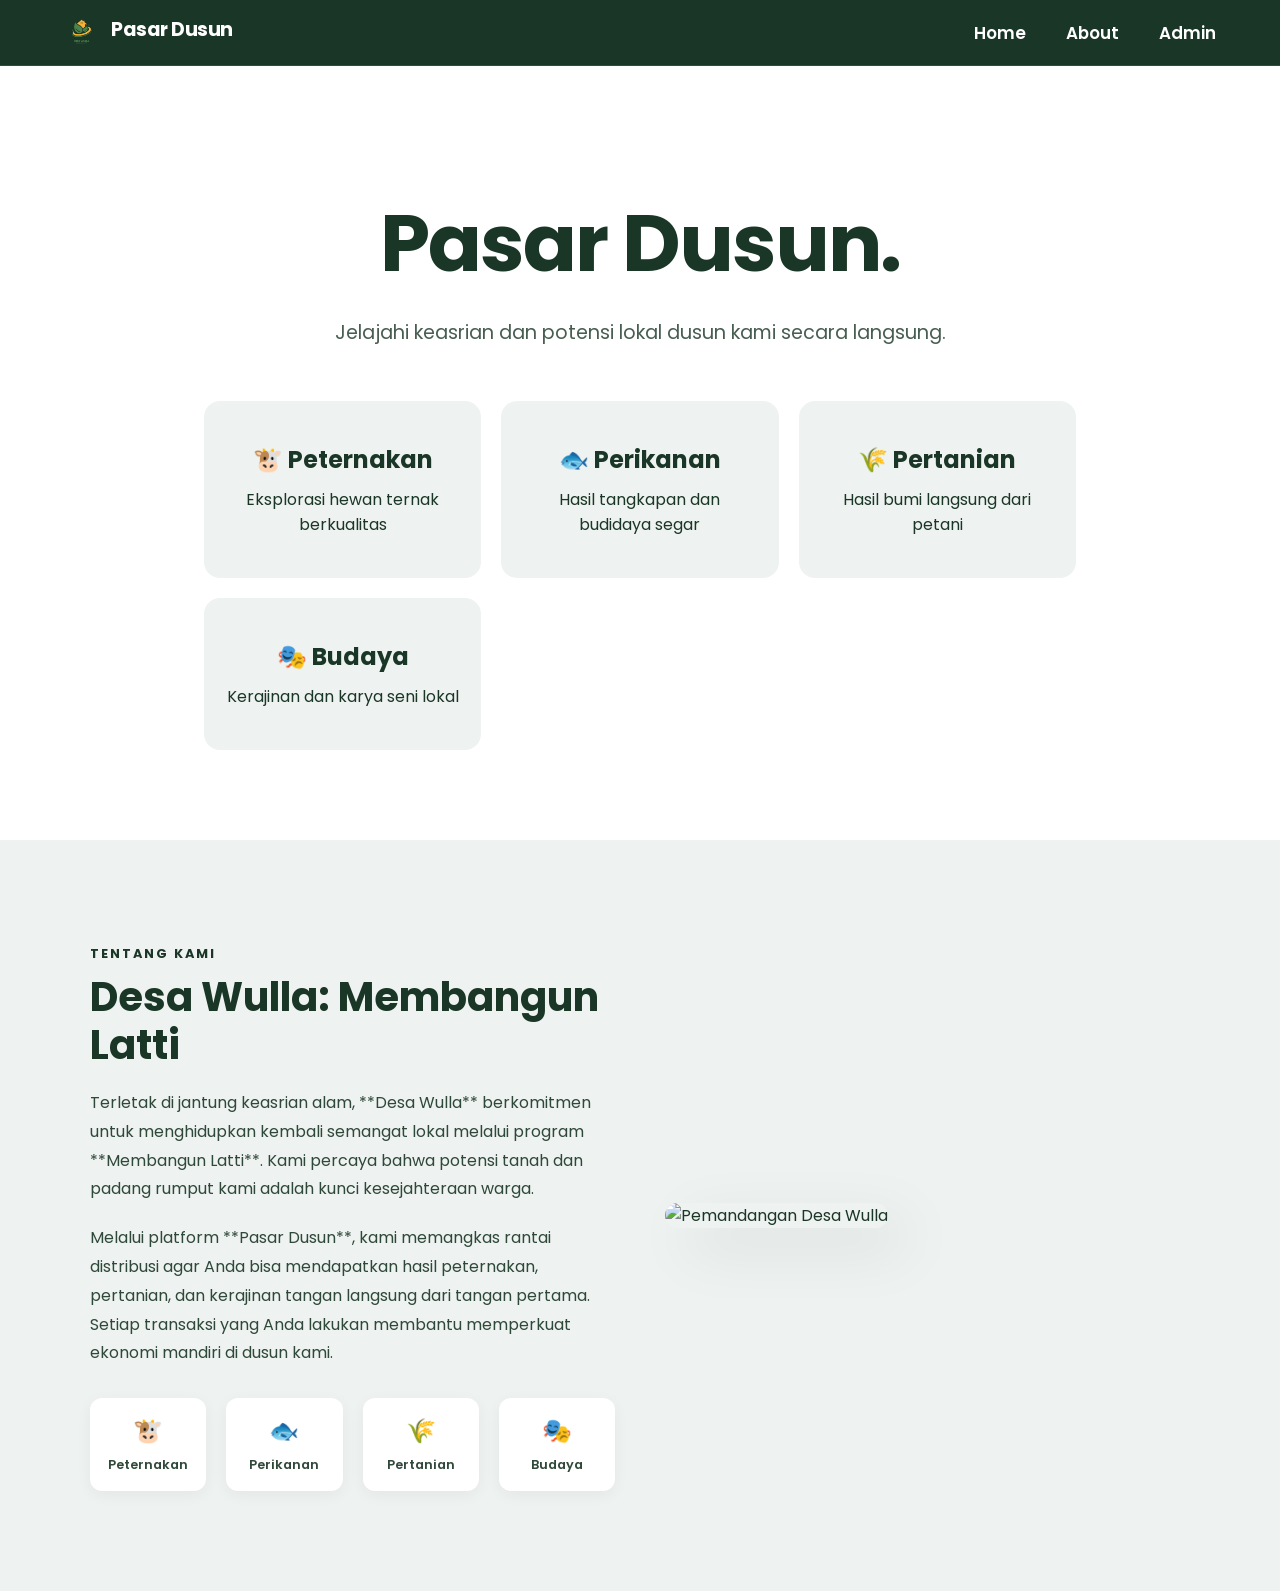
==== index.html @ 85a59c11 "setup project structure for Dusun Web Marketplace" ====
<!doctype html>
<html lang="id">
  <head>
    <meta charset="UTF-8" />
    <meta name="viewport" content="width=device-width, initial-scale=1.0" />
    <title>Pasar Dusun</title>
    <link
      href="https://fonts.googleapis.com/css2?family=Poppins:wght@400;500;600;700&display=swap"
      rel="stylesheet"
    />
    <link rel="stylesheet" href="style.css" />
  </head>
  <body>
    <nav class="navbar">
      <div class="logo" onclick="kembaliKeHome()">
        <img src="logo (2).png" alt="Logo" />
        <span>Pasar Dusun</span>
      </div>

      <ul class="nav-links" id="nav-menu">
        <li><a href="#" onclick="kembaliKeHome()">Home</a></li>
        <li><a href="#about">About</a></li>
        <li><a href="admin.html">Admin</a></li>
      </ul>

      <div class="menu-toggle" id="mobile-menu">
        <span class="bar"></span>
        <span class="bar"></span>
        <span class="bar"></span>
      </div>
    </nav>

    <main id="home">
      <div id="area-beranda">
        <div class="hero-section">
          <h1>Pasar Dusun.</h1>
          <p>Jelajahi keasrian dan potensi lokal dusun kami secara langsung.</p>
        </div>

        <div class="kategori-showcase">
          <div class="kartu-kategori" onclick="pilihKategori('Peternakan')">
            <h2>🐮 Peternakan</h2>
            <p>Eksplorasi hewan ternak berkualitas</p>
          </div>
          <div class="kartu-kategori" onclick="pilihKategori('Perikanan')">
            <h2>🐟 Perikanan</h2>
            <p>Hasil tangkapan dan budidaya segar</p>
          </div>
          <div class="kartu-kategori" onclick="pilihKategori('Pertanian')">
            <h2>🌾 Pertanian</h2>
            <p>Hasil bumi langsung dari petani</p>
          </div>
          <div class="kartu-kategori" onclick="pilihKategori('Budaya')">
            <h2>🎭 Budaya</h2>
            <p>Kerajinan dan karya seni lokal</p>
          </div>
        </div>
      </div>

      <section id="about" class="about-section">
        <div class="about-container">
          <div class="about-content">
            <span class="subtitle">Tentang Kami</span>
            <h2>Desa Wulla: Membangun Latti</h2>
            <p>
              Terletak di jantung keasrian alam, **Desa Wulla** berkomitmen
              untuk menghidupkan kembali semangat lokal melalui program
              **Membangun Latti**. Kami percaya bahwa potensi tanah dan padang
              rumput kami adalah kunci kesejahteraan warga.
            </p>
            <p>
              Melalui platform **Pasar Dusun**, kami memangkas rantai distribusi
              agar Anda bisa mendapatkan hasil peternakan, pertanian, dan
              kerajinan tangan langsung dari tangan pertama. Setiap transaksi
              yang Anda lakukan membantu memperkuat ekonomi mandiri di dusun
              kami.
            </p>
            <div class="about-features">
              <div class="feature-item">
                <span class="icon">🐮</span>
                <p>Peternakan</p>
              </div>
              <div class="feature-item">
                <span class="icon">🐟</span>
                <p>Perikanan</p>
              </div>
              <div class="feature-item">
                <span class="icon">🌾</span>
                <p>Pertanian</p>
              </div>
              <div class="feature-item">
                <span class="icon">🎭</span>
                <p>Budaya</p>
              </div>
            </div>
          </div>
          <div class="about-image">
            <img
              src="https://images.unsplash.com/photo-1500382017468-9049fed747ef?auto=format&fit=crop&w=800&q=80"
              alt="Pemandangan Desa Wulla"
            />
          </div>
        </div>
      </section>

      <div id="area-produk" style="display: none">
        <div class="header-produk">
          <h2 id="judul-kategori">Daftar Produk</h2>
          <button onclick="kembaliKeHome()" class="btn-kembali">
            ← Kembali
          </button>
        </div>
        <div id="penjualan" class="grid-produk">
          <p style="text-align: center; width: 100%">Memuat data server...</p>
        </div>
      </div>
    </main>

    <script src="script.js"></script>
  </body>
</html>
---- style.css ----
@import url("https://fonts.googleapis.com/css2?family=Poppins:wght@400;500;600;700&display=swap");

:root {
  --bg-white: #ffffff;
  --studio-green: #1a3626;
  --light-green: #eef2f0;
}

* {
  margin: 0;
  padding: 0;
  box-sizing: border-box;
  font-family: "Poppins", sans-serif;
}

body {
  background-color: var(--bg-white);
  color: var(--studio-green);
  padding-top: 75px;
  overflow-x: hidden;
}

/* --- NAVBAR FIXED --- */
.navbar {
  position: fixed;
  top: 0;
  left: 0;
  width: 100%;
  background-color: var(--studio-green);
  padding: 15px 5%; /* Sedikit dikurangi paddingnya agar lebih slim */
  z-index: 1000;
  display: flex;
  justify-content: space-between; /* Diubah agar logo kiri, menu kanan */
  align-items: center;
  border-bottom: 1px solid rgba(255, 255, 255, 0.1);
}

/* --- LOGO --- */
.logo {
  display: flex;
  align-items: left;
  gap: 12px;
  cursor: pointer;
  text-decoration: none;
  transition: 0.3s;
}

.logo:hover {
  opacity: 0.8;
}

.logo img {
  height: 35px; /* Sesuaikan tinggi logo */
  width: auto;
  border-radius: 4px;
}

.logo span {
  color: var(--bg-white);
  font-weight: 700;
  font-size: 1.2rem;
  letter-spacing: -0.5px;
}

.nav-links {
  list-style: none;
  display: flex;
  gap: 40px;
  align-items: center;
}

.nav-links li a {
  text-decoration: none;
  color: var(--bg-white);
  font-weight: 600;
  font-size: 1.05rem;
  transition: 0.3s ease;
}

.nav-links li a:hover {
  opacity: 0.7;
}

/* --- MENU GARIS TIGA (HAMBURGER) --- */
.menu-toggle {
  display: none;
  flex-direction: column;
  cursor: pointer;
  gap: 6px;
  z-index: 1001;
}

.menu-toggle .bar {
  width: 25px;
  height: 3px;
  background-color: var(--bg-white);
  border-radius: 3px;
  transition: all 0.3s ease;
}

/* --- DROPDOWN (PC/LAPTOP) --- */
.dropdown {
  position: relative;
  display: inline-block;
}

.dropdown-content {
  display: none;
  position: absolute;
  background-color: var(--studio-green);
  min-width: 180px;
  box-shadow: 0 15px 35px rgba(0, 0, 0, 0.2);
  border-radius: 10px;
  overflow: hidden;
  top: 100%;
  left: 50%;
  transform: translateX(-50%);
  margin-top: 15px;
  border: 1px solid rgba(255, 255, 255, 0.1);
}

.dropdown-content a {
  padding: 14px 20px;
  display: block;
  font-size: 0.95rem;
  color: var(--bg-white) !important;
  transition: 0.3s ease;
}

.dropdown-content a:hover {
  background-color: #12261a;
  color: #ffffff;
  padding-left: 25px;
}

.dropdown:hover .dropdown-content {
  display: block;
}

/* --- HERO SECTION --- */
.hero-section {
  text-align: center;
  padding: 12vh 5% 6vh;
}

.hero-section h1 {
  font-size: clamp(3rem, 8vw, 5rem);
  font-weight: 700;
  letter-spacing: -2px;
  margin-bottom: 15px;
  color: var(--studio-green);
}

.hero-section p {
  font-size: clamp(1rem, 3vw, 1.2rem);
  opacity: 0.8;
}

/* --- KARTU KATEGORI (BERANDA) --- */
.kategori-showcase {
  display: grid;
  grid-template-columns: repeat(auto-fit, minmax(250px, 1fr));
  gap: 20px;
  max-width: 1000px;
  margin: 0 auto 10vh;
  padding: 0 5%;
}

.kartu-kategori {
  background-color: var(--light-green);
  padding: 40px 20px;
  text-align: center;
  border-radius: 16px;
  cursor: pointer;
  transition: all 0.3s ease;
  border: 1px solid transparent;
}

.kartu-kategori:hover {
  background-color: var(--studio-green);
  color: var(--bg-white);
  transform: translateY(-5px);
  box-shadow: 0 15px 30px rgba(26, 54, 38, 0.15);
}

.kartu-kategori h2 {
  font-size: 1.5rem;
  margin-bottom: 10px;
}

/* --- ABOUT SECTION --- */
.about-section {
  padding: 100px 5%;
  background-color: var(
    --light-green
  ); /* Gunakan warna hijau muda agar kontras dengan hero */
}

.about-container {
  max-width: 1100px;
  margin: 0 auto;
  display: grid;
  grid-template-columns: 1fr 1fr;
  gap: 50px;
  align-items: center;
}

.about-content h2 {
  font-size: 2.5rem;
  color: var(--studio-green);
  margin-bottom: 20px;
  line-height: 1.2;
}

.about-content p {
  margin-bottom: 20px;
  line-height: 1.8;
  opacity: 0.9;
}

.subtitle {
  display: inline-block;
  color: var(--studio-green);
  font-weight: 700;
  text-transform: uppercase;
  letter-spacing: 2px;
  font-size: 0.8rem;
  margin-bottom: 10px;
}

.about-features {
  display: flex;
  gap: 20px;
  margin-top: 30px;
}

.feature-item {
  background: var(--bg-white);
  padding: 15px;
  border-radius: 12px;
  text-align: center;
  flex: 1;
  box-shadow: 0 4px 15px rgba(0, 0, 0, 0.05);
}

.feature-item .icon {
  font-size: 1.5rem;
  display: block;
  margin-bottom: 5px;
}

.feature-item p {
  font-size: 0.8rem;
  font-weight: 600;
  margin-bottom: 0;
}

.about-image img {
  width: 100%;
  border-radius: 24px; /* Sudut membulat modern */
  box-shadow: 20px 20px 60px rgba(0, 0, 0, 0.1);
}

/* --- RESPONSIVE ABOUT --- */
@media (max-width: 768px) {
  .about-container {
    grid-template-columns: 1fr;
    text-align: center;
  }

  .about-features {
    justify-content: center;
  }

  .about-image {
    order: -1; /* Gambar muncul di atas pada HP */
  }
}

/* --- HEADER PRODUK & TOMBOL KEMBALI --- */
.header-produk {
  max-width: 1200px;
  margin: 40px auto;
  padding: 0 5%;
  display: flex;
  justify-content: space-between;
  align-items: center;
}

.btn-kembali {
  background: none;
  border: 1px solid var(--studio-green);
  color: var(--studio-green);
  padding: 8px 16px;
  border-radius: 50px;
  cursor: pointer;
  font-weight: 600;
  transition: 0.3s;
}

.btn-kembali:hover {
  background: var(--studio-green);
  color: var(--bg-white);
}

/* --- GRID & KARTU PRODUK --- */
.grid-produk {
  display: grid;
  grid-template-columns: repeat(auto-fit, minmax(280px, 1fr));
  gap: 30px;
  max-width: 1200px;
  margin: 0 auto 80px;
  padding: 0 5%;
}

.kartu-produk {
  background-color: var(--bg-white);
  border-radius: 16px;
  overflow: hidden;
  border: 1px solid rgba(26, 54, 38, 0.1);
  transition: 0.4s ease;
}

.kartu-produk:hover {
  transform: translateY(-8px);
  box-shadow: 0 15px 35px rgba(26, 54, 38, 0.1);
}

.gambar-container {
  height: 250px;
  width: 100%;
  overflow: hidden;
  background-color: #eef2f0;
  display: flex;
  justify-content: center;
  align-items: center;
}

.kartu-produk img {
  width: 100%;
  height: 100%;
  object-fit: contain;
  padding: 10px;
  transition: transform 0.6s ease;
}

.info-produk {
  padding: 20px;
}

.harga {
  font-size: 1.2rem;
  font-weight: 700;
  margin: 10px 0;
}

.btn-wa {
  display: block;
  text-align: center;
  width: 100%;
  background-color: var(--studio-green);
  color: var(--bg-white);
  text-decoration: none;
  padding: 12px;
  border-radius: 50px;
  font-weight: 600;
  margin-top: 15px;
  transition: 0.3s;
}

.btn-wa:hover {
  opacity: 0.9;
  transform: scale(1.02);
}

/* --- MODE HP (MOBILE RESPONSIVE) --- */
@media (max-width: 768px) {
  .navbar {
    justify-content: space-between; /* Tetap space-between agar logo kiri, burger kanan */
  }

  .menu-toggle {
    display: flex;
  }

  .nav-links {
    position: absolute;
    top: 100%;
    right: -100%;
    flex-direction: column;
    background-color: var(--studio-green);
    width: 100%;
    text-align: center;
    transition: 0.4s ease;
    box-shadow: 0 10px 20px rgba(0, 0, 0, 0.2);
    gap: 0;
  }

  .nav-links.active {
    right: 0;
  }

  .nav-links li {
    width: 100%;
  }

  .nav-links li a {
    display: block;
    padding: 20px;
    border-bottom: 1px solid rgba(255, 255, 255, 0.1);
    color: var(--bg-white);
  }

  .dropdown-content {
    position: static;
    box-shadow: none;
    transform: none;
    border: none;
    display: none;
    background-color: #12261a;
    margin-top: 0;
    border-radius: 0;
  }
}
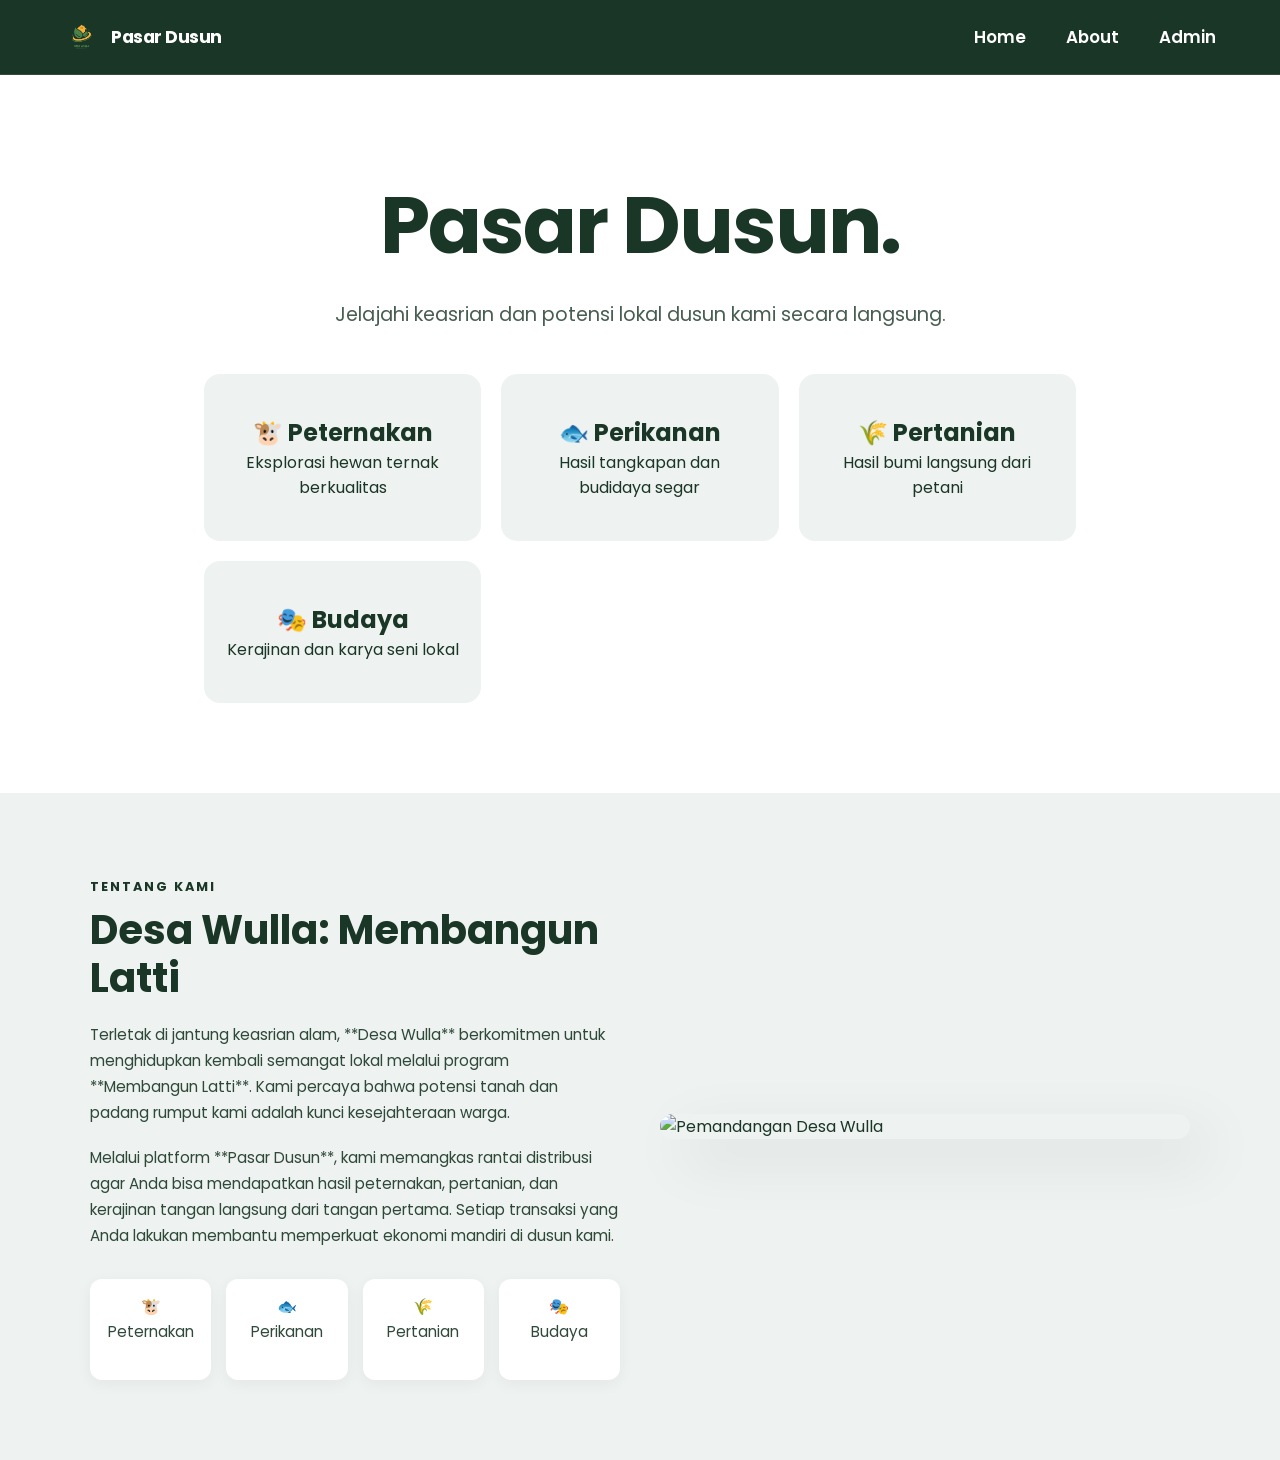
==== commit 370710e8: "Initial commit: Struktur Navbar Baru dan Bagian About Desa Wulla" ====
--- a/index.html
+++ b/index.html
@@ -57,6 +57,18 @@
         </div>
       </div>
 
+      <div id="area-produk" style="display: none">
+        <div class="header-produk">
+          <h2 id="judul-kategori">Daftar Produk</h2>
+          <button onclick="kembaliKeHome()" class="btn-kembali">
+            ← Kembali
+          </button>
+        </div>
+        <div id="penjualan" class="grid-produk">
+          <p style="text-align: center; width: 100%">Memuat data server...</p>
+        </div>
+      </div>
+
       <section id="about" class="about-section">
         <div class="about-container">
           <div class="about-content">
@@ -102,18 +114,6 @@
           </div>
         </div>
       </section>
-
-      <div id="area-produk" style="display: none">
-        <div class="header-produk">
-          <h2 id="judul-kategori">Daftar Produk</h2>
-          <button onclick="kembaliKeHome()" class="btn-kembali">
-            ← Kembali
-          </button>
-        </div>
-        <div id="penjualan" class="grid-produk">
-          <p style="text-align: center; width: 100%">Memuat data server...</p>
-        </div>
-      </div>
     </main>
 
     <script src="script.js"></script>
--- a/style.css
+++ b/style.css
@@ -17,7 +17,7 @@
   background-color: var(--bg-white);
   color: var(--studio-green);
   padding-top: 75px;
-  overflow-x: hidden;
+  overflow-x: hidden; /* Mencegah layar goyang ke samping */
 }
 
 /* --- NAVBAR FIXED --- */
@@ -27,10 +27,11 @@
   left: 0;
   width: 100%;
   background-color: var(--studio-green);
-  padding: 15px 5%; /* Sedikit dikurangi paddingnya agar lebih slim */
+  padding: 0 5%;
+  height: 75px;
   z-index: 1000;
   display: flex;
-  justify-content: space-between; /* Diubah agar logo kiri, menu kanan */
+  justify-content: space-between;
   align-items: center;
   border-bottom: 1px solid rgba(255, 255, 255, 0.1);
 }
@@ -38,11 +39,12 @@
 /* --- LOGO --- */
 .logo {
   display: flex;
-  align-items: left;
+  align-items: center;
   gap: 12px;
   cursor: pointer;
   text-decoration: none;
   transition: 0.3s;
+  flex-shrink: 0;
 }
 
 .logo:hover {
@@ -50,7 +52,7 @@
 }
 
 .logo img {
-  height: 35px; /* Sesuaikan tinggi logo */
+  height: 35px;
   width: auto;
   border-radius: 4px;
 }
@@ -58,10 +60,11 @@
 .logo span {
   color: var(--bg-white);
   font-weight: 700;
-  font-size: 1.2rem;
+  font-size: 1.1rem; /* Sedikit dikecilkan agar muat di HP kecil */
   letter-spacing: -0.5px;
 }
 
+/* --- NAV LINKS (PC) --- */
 .nav-links {
   list-style: none;
   display: flex;
@@ -83,7 +86,7 @@
 
 /* --- MENU GARIS TIGA (HAMBURGER) --- */
 .menu-toggle {
-  display: none;
+  display: none; /* Sembunyi di PC */
   flex-direction: column;
   cursor: pointer;
   gap: 6px;
@@ -124,13 +127,7 @@
   display: block;
   font-size: 0.95rem;
   color: var(--bg-white) !important;
-  transition: 0.3s ease;
-}
-
-.dropdown-content a:hover {
-  background-color: #12261a;
-  color: #ffffff;
-  padding-left: 25px;
+  text-decoration: none;
 }
 
 .dropdown:hover .dropdown-content {
@@ -140,11 +137,11 @@
 /* --- HERO SECTION --- */
 .hero-section {
   text-align: center;
-  padding: 12vh 5% 6vh;
+  padding: 10vh 5% 5vh;
 }
 
 .hero-section h1 {
-  font-size: clamp(3rem, 8vw, 5rem);
+  font-size: clamp(2.5rem, 8vw, 5rem);
   font-weight: 700;
   letter-spacing: -2px;
   margin-bottom: 15px;
@@ -152,11 +149,11 @@
 }
 
 .hero-section p {
-  font-size: clamp(1rem, 3vw, 1.2rem);
+  font-size: clamp(0.9rem, 3vw, 1.2rem);
   opacity: 0.8;
 }
 
-/* --- KARTU KATEGORI (BERANDA) --- */
+/* --- KARTU KATEGORI --- */
 .kategori-showcase {
   display: grid;
   grid-template-columns: repeat(auto-fit, minmax(250px, 1fr));
@@ -183,30 +180,24 @@
   box-shadow: 0 15px 30px rgba(26, 54, 38, 0.15);
 }
 
-.kartu-kategori h2 {
-  font-size: 1.5rem;
-  margin-bottom: 10px;
-}
-
-/* --- ABOUT SECTION --- */
+/* --- ABOUT SECTION (DIPERBAIKI AGAR TIDAK MELUBER) --- */
 .about-section {
-  padding: 100px 5%;
-  background-color: var(
-    --light-green
-  ); /* Gunakan warna hijau muda agar kontras dengan hero */
+  padding: 80px 5%;
+  background-color: var(--light-green);
+  overflow: hidden; /* Keamanan tambahan agar tidak meluber */
 }
 
 .about-container {
   max-width: 1100px;
   margin: 0 auto;
   display: grid;
-  grid-template-columns: 1fr 1fr;
-  gap: 50px;
+  grid-template-columns: 1fr 1fr; /* 2 Kolom di PC */
+  gap: 40px;
   align-items: center;
 }
 
 .about-content h2 {
-  font-size: 2.5rem;
+  font-size: clamp(1.8rem, 4vw, 2.5rem);
   color: var(--studio-green);
   margin-bottom: 20px;
   line-height: 1.2;
@@ -214,7 +205,8 @@
 
 .about-content p {
   margin-bottom: 20px;
-  line-height: 1.8;
+  line-height: 1.7;
+  font-size: 0.95rem;
   opacity: 0.9;
 }
 
@@ -230,8 +222,9 @@
 
 .about-features {
   display: flex;
-  gap: 20px;
+  gap: 15px;
   margin-top: 30px;
+  flex-wrap: wrap; /* Supaya poin-poin tidak keluar layar */
 }
 
 .feature-item {
@@ -239,42 +232,16 @@
   padding: 15px;
   border-radius: 12px;
   text-align: center;
-  flex: 1;
+  flex: 1 1 120px; /* Lebar fleksibel */
   box-shadow: 0 4px 15px rgba(0, 0, 0, 0.05);
 }
 
-.feature-item .icon {
-  font-size: 1.5rem;
+.about-image img {
+  width: 100%;
+  height: auto;
   display: block;
-  margin-bottom: 5px;
-}
-
-.feature-item p {
-  font-size: 0.8rem;
-  font-weight: 600;
-  margin-bottom: 0;
-}
-
-.about-image img {
-  width: 100%;
-  border-radius: 24px; /* Sudut membulat modern */
+  border-radius: 24px;
   box-shadow: 20px 20px 60px rgba(0, 0, 0, 0.1);
-}
-
-/* --- RESPONSIVE ABOUT --- */
-@media (max-width: 768px) {
-  .about-container {
-    grid-template-columns: 1fr;
-    text-align: center;
-  }
-
-  .about-features {
-    justify-content: center;
-  }
-
-  .about-image {
-    order: -1; /* Gambar muncul di atas pada HP */
-  }
 }
 
 /* --- HEADER PRODUK & TOMBOL KEMBALI --- */
@@ -368,31 +335,23 @@
   transition: 0.3s;
 }
 
-.btn-wa:hover {
-  opacity: 0.9;
-  transform: scale(1.02);
-}
-
 /* --- MODE HP (MOBILE RESPONSIVE) --- */
 @media (max-width: 768px) {
-  .navbar {
-    justify-content: space-between; /* Tetap space-between agar logo kiri, burger kanan */
-  }
-
   .menu-toggle {
-    display: flex;
+    display: flex; /* WAJIB MUNCUL DI HP */
   }
 
   .nav-links {
-    position: absolute;
-    top: 100%;
+    position: fixed; /* Ubah ke fixed agar menutupi layar saat menu aktif */
+    top: 75px;
     right: -100%;
     flex-direction: column;
     background-color: var(--studio-green);
     width: 100%;
+    height: calc(100vh - 75px);
     text-align: center;
-    transition: 0.4s ease;
-    box-shadow: 0 10px 20px rgba(0, 0, 0, 0.2);
+    transition: 0.4s ease-in-out;
+    padding: 30px 0;
     gap: 0;
   }
 
@@ -407,18 +366,27 @@
   .nav-links li a {
     display: block;
     padding: 20px;
-    border-bottom: 1px solid rgba(255, 255, 255, 0.1);
-    color: var(--bg-white);
+    border-bottom: 1px solid rgba(255, 255, 255, 0.05);
+  }
+
+  /* About HP */
+  .about-container {
+    grid-template-columns: 1fr; /* Jadi 1 kolom di HP */
+    text-align: center;
+  }
+
+  .about-image {
+    order: -1; /* Gambar di atas teks */
+  }
+
+  .about-features {
+    justify-content: center;
   }
 
   .dropdown-content {
     position: static;
-    box-shadow: none;
     transform: none;
-    border: none;
-    display: none;
     background-color: #12261a;
-    margin-top: 0;
-    border-radius: 0;
-  }
-}
+    display: none; /* Kamu bisa toggle ini dengan JS jika ingin dropdown di HP */
+  }
+}
